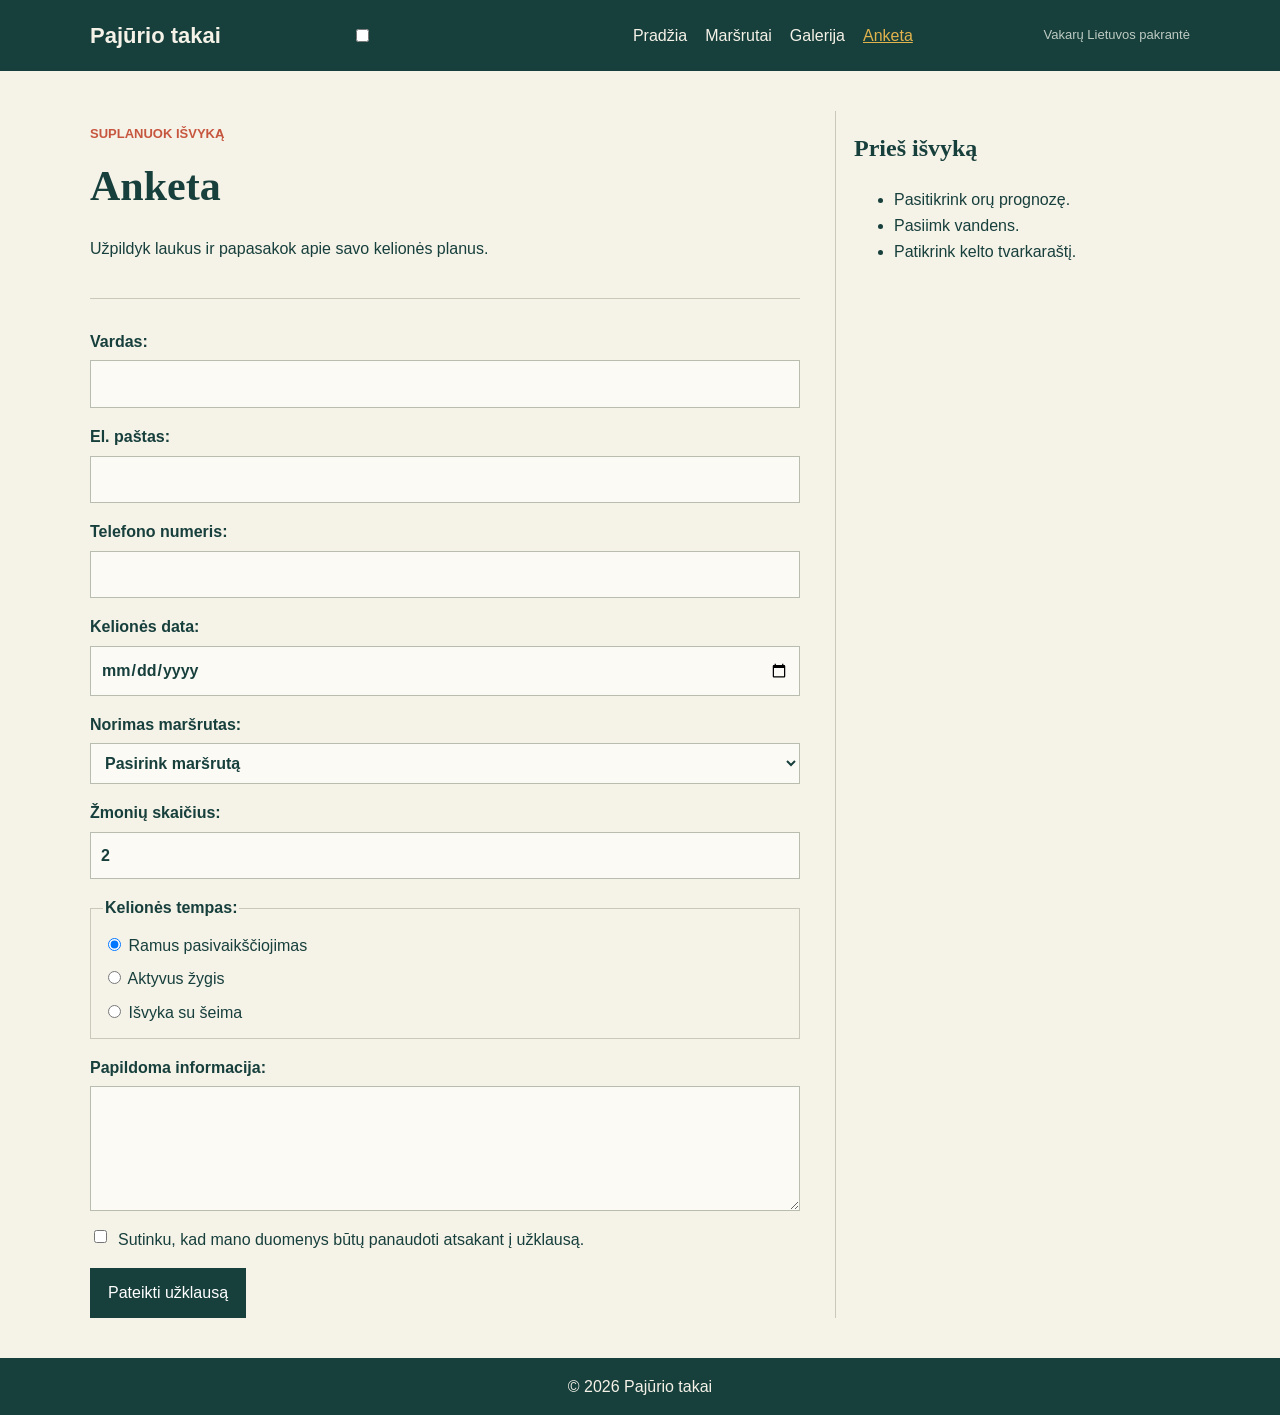
==== anketa.html @ c66976ba "keiitmai pakeiciau kintamuju pavadinimus, padariau burgeri, padariau linka i pirma nuotrauka" ====
<!doctype html>
<html lang="lt">
<head>
  <meta charset="utf-8">
  <meta name="viewport" content="width=device-width, initial-scale=1">
  <meta name="description" content="Pateik užklausą dėl išvykos į Lietuvos pajūrį.">
  <title>Pajūrio takai | Anketa</title>
  <link rel="stylesheet" href="styles.css">
</head>
<body>
  <div id="svetaine">
    <header class="svetaines-antraste">
      <div class="antrastes-turinys">
        <a class="svetaines-pavadinimas" href="pradzia.html">Pajūrio takai</a>

        <input class="meniu-varnele" id="meniu-varnele" type="checkbox" aria-label="Rodyti arba slėpti meniu" aria-controls="pagrindinis-meniu">
        <label class="meniu-mygtukas" for="meniu-varnele" aria-hidden="true">
          <span class="meniu-bruksnelis"></span>
          <span class="meniu-bruksnelis"></span>
          <span class="meniu-bruksnelis"></span>
        </label>

        <nav class="pagrindinis-meniu" id="pagrindinis-meniu" aria-label="Pagrindinis meniu">
          <a href="pradzia.html">Pradžia</a>
          <a href="marsrutai.html">Maršrutai</a>
          <a href="galerija.html">Galerija</a>
          <a href="anketa.html" aria-current="page">Anketa</a>
        </nav>

        <span class="antrastes-uzrasas">Vakarų Lietuvos pakrantė</span>
      </div>
    </header>

    <div class="puslapio-isdestymas">
      <main class="pagrindinis-turinys">
        <section class="puslapio-antraste">
          <p class="skyriaus-uzrasas">Suplanuok išvyką</p>
          <h1>Anketa</h1>
          <p>Užpildyk laukus ir papasakok apie savo kelionės planus.</p>
        </section>

        <form class="keliones-anketa" action="anketa.html" method="get">
          <label class="anketos-laukelis">
            Vardas:
            <input type="text" name="vardas" required>
          </label>

          <label class="anketos-laukelis">
            El. paštas:
            <input type="email" name="pastas" required>
          </label>

          <label class="anketos-laukelis">
            Telefono numeris:
            <input type="tel" name="telefonas">
          </label>

          <label class="anketos-laukelis">
            Kelionės data:
            <input type="date" name="data" required>
          </label>

          <label class="anketos-laukelis">
            Norimas maršrutas:
            <select name="marsrutas" required>
              <option value="" selected disabled>Pasirink maršrutą</option>
              <option>Klaipėdos molas</option>
              <option>Olando kepurė</option>
              <option>Juodkrantė ir Raganų kalnas</option>
              <option>Nida ir Parnidžio kopa</option>
              <option>Dar neapsisprendžiau</option>
            </select>
          </label>

          <label class="anketos-laukelis">
            Žmonių skaičius:
            <input type="number" name="zmones" min="1" max="20" value="2">
          </label>

          <fieldset class="pasirinkimu-grupe">
            <legend>Kelionės tempas:</legend>
            <label><input type="radio" name="tempas" value="ramus" checked> Ramus pasivaikščiojimas</label>
            <label><input type="radio" name="tempas" value="aktyvus"> Aktyvus žygis</label>
            <label><input type="radio" name="tempas" value="seima"> Išvyka su šeima</label>
          </fieldset>

          <label class="anketos-laukelis">
            Papildoma informacija:
            <textarea name="pastabos" rows="4"></textarea>
          </label>

          <label class="duomenu-sutikimas">
            <input type="checkbox" name="sutikimas" value="taip" required>
            Sutinku, kad mano duomenys būtų panaudoti atsakant į užklausą.
          </label>

          <button class="anketos-mygtukas" type="submit">Pateikti užklausą</button>
        </form>
      </main>

      <aside class="soninis-blokas">
        <h2>Prieš išvyką</h2>
        <ul>
          <li>Pasitikrink orų prognozę.</li>
          <li>Pasiimk vandens.</li>
          <li>Patikrink kelto tvarkaraštį.</li>
        </ul>
      </aside>
    </div>

    <footer class="puslapio-apacia">
      <p>© 2026 Pajūrio takai</p>
    </footer>
  </div>
</body>
</html>
---- styles.css ----
/* Visiems elementams leidžia lengviau skaičiuoti plotį ir aukštį kartu su kraštinėmis. */
* {
  box-sizing: border-box;
}

/* Nustato viso puslapio pagrindinį šriftą, teksto spalvą ir foną. */
body {
  margin: 0;
  background-color: #f5f2e8;
  color: #173f3c;
  font-family: Arial, sans-serif;
  line-height: 1.6;
}

/* Visoms nuorodoms nustato numatytą teksto spalvą. */
a {
  color: #28675e;
}

/* Paveikslėliai nerodomi platesni už jiems skirtą vietą ir nepalieka tarpo po savimi. */
img {
  display: block;
  max-width: 100%;
}

/* Viršutinė puslapio juosta: fonas, tekstas ir vidiniai tarpai. */
.svetaines-antraste {
  padding: 18px 0;
  background-color: #173f3c;
  color: #f5f2e8;
}

/* Sulygiuoja svetainės pavadinimą, meniu ir papildomą užrašą vienoje eilutėje. */
.antrastes-turinys {
  width: 90%;
  max-width: 1100px;
  margin: 0 auto;
  display: flex;
  align-items: center;
  justify-content: space-between;
  gap: 20px;
}

/* Svetainės pavadinimo nuorodos išvaizda. */
.svetaines-pavadinimas {
  color: #f5f2e8;
  font-size: 22px;
  font-weight: bold;
  text-decoration: none;
}

/* Meniu nuorodas išdėsto eilute ir palieka tarpus tarp jų. */
.pagrindinis-meniu {
  display: flex;
  flex-wrap: wrap;
  gap: 18px;
}

/* Pagrindinio meniu nuorodų spalva ir pabraukimo išjungimas. */
.pagrindinis-meniu a {
  color: #f5f2e8;
  text-decoration: none;
}

/* Aktyvus meniu puslapis arba nuoroda po pele paryškinama geltona spalva. */
.pagrindinis-meniu a:hover,
.pagrindinis-meniu a[aria-current="page"] {
  color: #e1b34d;
  text-decoration: underline;
}

/* Mažas užrašas antraštėje rodomas prislopinta spalva. */
.antrastes-uzrasas {
  color: #bdcbc2;
  font-size: 13px;
}

/* Pagrindinė turinio sritis: du stulpeliai, pagrindinis platesnis už šoninį. */
.puslapio-isdestymas {
  width: 90%;
  max-width: 1100px;
  margin: 40px auto;
  display: grid;
  grid-template-columns: 2fr 1fr;
  gap: 35px;
}

/* Leidžia pagrindiniam turiniui susiaurėti neišplečiant viso puslapio. */
.pagrindinis-turinys {
  min-width: 0;
}

/* Pagrindinėms antraštėms naudojamas serifinis šriftas. */
h1,
h2 {
  font-family: Georgia, "Times New Roman", serif;
}

/* Puslapio pagrindinės antraštės dydis ir apatinis tarpas. */
h1 {
  margin: 0 0 12px;
  font-size: 42px;
}

/* Antro lygio antraštei panaikinamas viršutinis tarpas. */
h2 {
  margin-top: 0;
}

/* Puslapio pavadinimo sričiai pridedamas apatinis tarpas ir skiriamoji linija. */
.puslapio-antraste {
  margin-bottom: 30px;
  padding-bottom: 20px;
  border-bottom: 1px solid #c9c8b9;
}

/* Mažas skyriaus užrašas paryškinamas, nuspalvinamas raudonai ir rašomas didžiosiomis raidėmis. */
.skyriaus-uzrasas {
  margin-bottom: 8px;
  color: #c7563e;
  font-size: 13px;
  font-weight: bold;
  text-transform: uppercase;
}

/* Pradžios puslapio pagrindinė dalis padalijama į du sulygiuotus stulpelius. */
.pradzios-blokas {
  display: grid;
  grid-template-columns: 1fr 1fr;
  align-items: center;
  gap: 24px;
}

/* Paveikslėlio aprašo blokas nepalieka numatyto išorinio tarpo. */
.pagrindine-nuotrauka {
  margin: 0;
}

/* Pagrindinis paveikslėlis užpildo nustatytą plotą jo neiškraipydamas. */
.pagrindine-nuotrauka img {
  width: 100%;
  height: 280px;
  object-fit: cover;
}

/* Paveikslėlio aprašas rodomas mažesniu, prislopintos spalvos tekstu. */
.pagrindine-nuotrauka figcaption {
  margin-top: 6px;
  color: #687773;
  font-size: 13px;
}

/* Tekstinė nuoroda pateikiama vienoje eilutėje, pastorinta ir su viršutiniu tarpu. */
.teksto-nuoroda {
  display: inline-block;
  margin-top: 10px;
  font-weight: bold;
}

/* Pradžios aprašymas ir maršrutų patarimai atskiriami viršutiniu krašteliu. */
.ivadas,
.marsrutu-patarimai {
  margin-top: 35px;
  padding-top: 22px;
  border-top: 1px solid #c9c8b9;
}

/* Pradžios puslapio kortelės išdėstomos trijuose vienoduose stulpeliuose. */
.skiltys-tinklelis {
  margin-top: 30px;
  display: grid;
  grid-template-columns: repeat(3, 1fr);
  gap: 12px;
}

/* Kortelėms suteikiamas vidinis tarpas, fonas ir paslepiamas nuorodos pabraukimas. */
.skilties-kortele {
  padding: 18px;
  background-color: #d5ddd4;
  text-decoration: none;
}

/* Užvedus pelę ant kortelės, pasikeičia jos fono spalva. */
.skilties-kortele:hover {
  background-color: #e30f0f;
}

/* Kortelės antraštė rodoma mažesniu šriftu. */
.skilties-kortele h2 {
  font-size: 22px;
}

/* Kortelės aprašui panaikinamas apatinis tarpas. */
.skilties-kortele p {
  margin-bottom: 0;
}

/* Šoniniam informacijos blokui suteikiamas vidinis tarpas ir kairysis skirtukas. */
.soninis-blokas {
  padding: 18px;
  border-left: 1px solid #c9c8b9;
}

/* Šoninio bloko nuoroda paveldi aplinkinio teksto spalvą. */
.soninis-blokas a {
  color: inherit;
}

/* Lentelės skyriui pridedamas viršutinis tarpas. */
.lenteles-skyrius {
  margin-top: 30px;
}

/* Jei lentelė per plati, leidžia ją slinkti į šoną. */
.lenteles-slinkimas {
  overflow-x: auto;
}

/* Lentelė užima visą jai skirtą plotį, o gretimų langelių kraštinės sujungiamos. */
table {
  width: 100%;
  border-collapse: collapse;
  text-align: left;
}

/* Lentelės langeliams nustatomi vidiniai tarpai ir apatinė skiriamoji linija. */
th,
td {
  padding: 10px;
  border-bottom: 1px solid #c9c8b9;
}

/* Užvedus pelę ant maršruto eilutės, pasikeičia jos fonas. */
tbody tr:hover {
  background-color: #f15d07;
}

/* Lentelės stulpelių antraštei nustatomas tamsus fonas ir šviesus tekstas. */
thead {
  background-color: #173f3c;
  color: #f5f2e8;
}

/* Galerijos nuotraukos išdėstomos dviem stulpeliais. */
.galerijos-tinklelis {
  display: grid;
  grid-template-columns: repeat(2, 1fr);
  gap: 18px;
}

/* Galerijos paveikslėlių blokai neturi numatyto išorinio tarpo. */
.galerijos-nuotrauka {
  margin: 0;
}

/* Galerijos nuotraukoms nustatomas vienodas dydis, apkarpymas ir apvalūs kampai. */
.galerijos-nuotrauka img {
  width: 100%;
  height: 200px;
  object-fit: cover;
  border-radius: 50px;
}

/* Aprašui pridedamas tarpas viršuje. */
.galerijos-nuotrauka figcaption {
  padding-top: 6px;
}

/* Anketos laukai išdėstomi vertikaliai su vienodais tarpais. */
.keliones-anketa {
  display: grid;
  gap: 16px;
}

/* Kiekvieno anketos lauko pavadinimas ir įvedimo vieta išdėstomi stulpeliu. */
.anketos-laukelis {
  display: grid;
  gap: 6px;
  font-weight: bold;
}

/* Anketos įvedimo laukus, pasirinkimų sąrašą ir teksto lauką suvienodina. */
.anketos-laukelis input,
.anketos-laukelis select,
.anketos-laukelis textarea {
  width: 100%;
  padding: 10px;
  border: 1px solid #b9bdb0;
  background-color: #fbfaf5;
  color: #173f3c;
  font: inherit;
}

/* Pasirinkimų grupei pridedamas rėmelis, tarpai ir stulpelinis išdėstymas. */
.pasirinkimu-grupe {
  margin: 0;
  padding: 12px;
  border: 1px solid #c9c8b9;
  display: grid;
  gap: 8px;
}

/* Pasirinkimų grupės pavadinimas pastorinamas. */
.pasirinkimu-grupe legend {
  font-weight: bold;
}

/* Sutikimo varnelės tekstas išlygiuojamas šalia varnelės. */
.duomenu-sutikimas {
  display: flex;
  align-items: flex-start;
  gap: 8px;
}

/* Anketos pateikimo mygtuko dydis, spalvos ir pelės žymeklis. */
.anketos-mygtukas {
  width: fit-content;
  padding: 12px 18px;
  border: 0;
  background-color: #c7563e;
  color: white;
  font: inherit;
  cursor: pointer;
}

/* Visiems mygtukams nustatomas tamsus fonas; !important leidžia šiai spalvai laimėti prieš įprastą CSS taisyklę. */
button {
  background-color: #173f3c !important;
}

/* Puslapio apačia: tamsus fonas, šviesus tekstas ir centravimas. */
.puslapio-apacia {
  padding: 16px;
  background-color: #173f3c;
  color: #f5f2e8;
  text-align: center;
}

/* Puslapio apačios pastraipa neturi numatyto išorinio tarpo. */
.puslapio-apacia p {
  margin: 0;
}

/* Ekranuose iki 850 pikselių pritaikomas siauresnis puslapio išdėstymas. */
@media (max-width: 850px) {
  /* Antraštės turinys gali persikelti į kitą eilutę; meniu langelis remiasi į ją. */
  .antrastes-turinys {
    flex-wrap: wrap;
    position: relative;
  }

  /* Burgerio mygtuko dydis, žalia kraštinė ir brūkšnelių sulygiavimas. */
  .meniu-mygtukas {
    width: 40px;
    height: 40px;
    border: 5px solid #1ad35a;
    border-radius: 25px;
    /* Mygtuko vidų išdėsto centruota gardelė. */
    display: grid;
    place-items: center;
    cursor: pointer;
    /* Nustato tarpus tarp brūkšnelių ir pastumia mygtuką į dešinę. */
    gap: 4px;
    align-content: center;
    margin-left: auto;
  }

  /* Vienas burgerio brūkšnelis: plotis, storis ir spalva. */
  .meniu-bruksnelis {
    display: block;
    width: 20px;
    height: 2px;
    background-color: #1ad35a;
  }

  /* Išskleidžiamas meniu padedamas žemiau mygtuko, o nuorodos sudedamos stulpeliu. */
  .pagrindinis-meniu {
    position: absolute;
    top: 55px;
    right: 0;
    z-index: 2;
    width: 220px;
    padding: 8px;
    border-radius: 12px;
    background-color: #173f3c;
    flex-direction: column;
    gap: 4px;
  }

  /* Jei varnelė nepažymėta, meniu paslepiamas. */
  .meniu-varnele:not(:checked)~.pagrindinis-meniu {
    display: none;
  }

  /* Atidarius meniu pasikeičia burgerio mygtuko fonas ir kraštinė. */
  .meniu-varnele:checked+.meniu-mygtukas {
    background-color: #cb1a20;
    border-color: #cb1a20;
  }

  /* Atidarius meniu pasikeičia jo burgerio brūkšnelių spalva. */
  .meniu-varnele:checked+.meniu-mygtukas .meniu-bruksnelis {
    background-color: #e28409;
  }

  /* Paslepia patį varnelės langelį, bet palieka jį veikti paspaudus etiketę. */
  .meniu-varnele {
    position: absolute;
    width: 1px;
    height: 1px;
    opacity: 0;
  }


  /* Meniu nuorodoms mažuose ekranuose pridedami didesni paspaudimo plotai. */
  .pagrindinis-meniu a {
    padding: 10px 12px;
    border-radius: 7px;
    font-size: 16px;
  }

  /* Aktyvi arba pele pažymėta meniu nuoroda gauna šviesesnį foną. */
  .pagrindinis-meniu a:hover,
  .pagrindinis-meniu a[aria-current="page"] {
    background-color: #24534d;
    text-decoration: none;
  }

  /* Papildomas užrašas antraštėje persikelia į atskirą eilutę. */
  .antrastes-uzrasas {
    flex: 1 0 100%;
  }

  /* Šoninė informacija perkeliama po pagrindiniu turiniu. */
  .puslapio-isdestymas {
    grid-template-columns: 1fr;
  }

  /* Pradžios puslapio dalys, kortelės ir galerija mažuose ekranuose rodomos vienu stulpeliu. */
  .pradzios-blokas,
  .skiltys-tinklelis,
  .galerijos-tinklelis {
    grid-template-columns: 1fr;
  }

  /* Šoninis blokas atskiriamas viršutine linija, o kairioji linija panaikinama. */
  .soninis-blokas {
    border-top: 1px solid #c9c8b9;
    border-left: 0;
  }
}
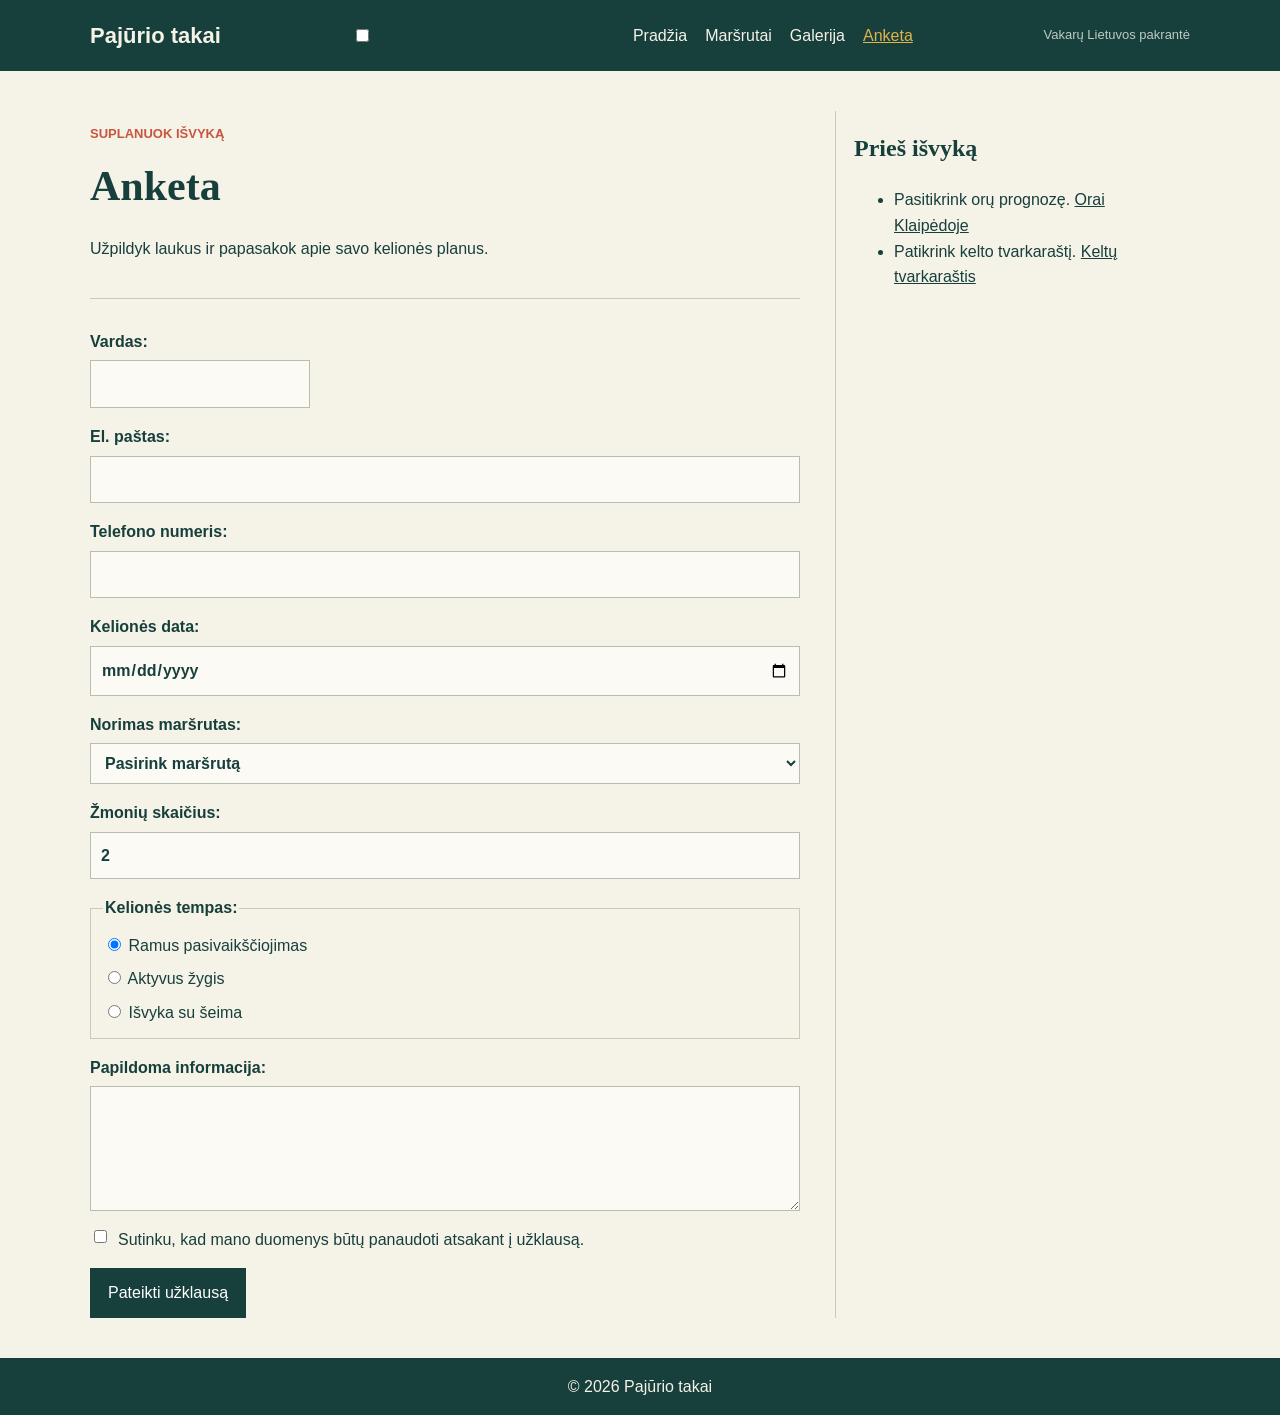
==== commit 05368e92: "baigiau projekta pridejau filtru" ====
--- a/anketa.html
+++ b/anketa.html
@@ -40,7 +40,7 @@
         </section>
 
         <form class="keliones-anketa" action="anketa.html" method="get">
-          <label class="anketos-laukelis">
+          <label class="anketos-laukelis vardas">
             Vardas:
             <input type="text" name="vardas" required>
           </label>
@@ -64,10 +64,12 @@
             Norimas maršrutas:
             <select name="marsrutas" required>
               <option value="" selected disabled>Pasirink maršrutą</option>
-              <option>Klaipėdos molas</option>
-              <option>Olando kepurė</option>
-              <option>Juodkrantė ir Raganų kalnas</option>
-              <option>Nida ir Parnidžio kopa</option>
+              <option>Klaipėdos molas – Melnragės paplūdimys</option>
+              <option>Olando kepurė – Girulių paplūdimys</option>
+              <option>Smiltynė – Juodkrantė</option>
+              <option>Juodkrantės prieplauka – Raganų kalnas</option>
+              <option>Tomo Mano kultūros centras – Parnidžio kopa</option>
+              <option>Nidos centras – Parnidžio pažintinis takas</option>
               <option>Dar neapsisprendžiau</option>
             </select>
           </label>
@@ -101,9 +103,20 @@
       <aside class="soninis-blokas">
         <h2>Prieš išvyką</h2>
         <ul>
-          <li>Pasitikrink orų prognozę.</li>
-          <li>Pasiimk vandens.</li>
-          <li>Patikrink kelto tvarkaraštį.</li>
+          <li>Pasitikrink orų prognozę.
+            <a
+              href="https://www.meteo.lt/prognozes/lietuvos-miestai/?area=klaipeda"
+              target="_blank" rel="noopener noreferrer">Orai Klaipėdoje
+            </a>
+          </li>
+
+          <li>Patikrink kelto tvarkaraštį.
+            <a
+              href="https://www.keltas.lt/lt/keltu-tvarkarastis"
+              target="_blank" rel="noopener noreferrer">Keltų tvarkaraštis
+            </a>
+          </li>
+          
         </ul>
       </aside>
     </div>
--- a/styles.css
+++ b/styles.css
@@ -277,6 +277,12 @@
   display: grid;
   gap: 6px;
   font-weight: bold;
+}
+
+/*Sumazina vardo laukeli */
+.anketos-laukelis.vardas input {
+  width: 220px;
+  max-width: 100%;
 }
 
 /* Anketos įvedimo laukus, pasirinkimų sąrašą ir teksto lauką suvienodina. */
@@ -448,4 +454,36 @@
     border-top: 1px solid #c9c8b9;
     border-left: 0;
   }
+}
+/* Marsrutu rusiavimo filtro stilius*/
+.lenteles-skyrius:has(input[value="lengvi"]:checked) tbody tr:not(.lengvas) {
+  display: none;
+}
+.lenteles-skyrius:has(input[value="vidutiniai"]:checked) tbody tr:not(.vidutinis) {
+  display: none;
+}
+.lenteles-skyrius:has(input[value="sunkus"]:checked) tbody tr:not(.sunkus) {
+  display: none;
+}
+/* cia galerijos filtras */
+.galerijos-tinklelis:has(input[value="lengvi"]:checked) figure:not(.lengvas) {
+  display: none;
+}
+.galerijos-tinklelis:has(input[value="vidutiniai"]:checked) figure:not(.vidutinis) {
+  display: none;
+}
+.galerijos-tinklelis:has(input[value="sunkus"]:checked) figure:not(.sunkus) {
+  display: none;
+}
+/* Cia marsrutu filtras */
+.rekomendacija {
+  display: none;
+}
+
+.soninis-blokas:has(#laikas option[value="30min"]:checked) .rekomendacija[data-laikas="30min"],
+.soninis-blokas:has(#laikas option[value="1h"]:checked) .rekomendacija[data-laikas="1h"],
+.soninis-blokas:has(#laikas option[value="2h"]:checked) .rekomendacija[data-laikas="2h"],
+.soninis-blokas:has(#laikas option[value="3h"]:checked) .rekomendacija[data-laikas="3h"],
+.soninis-blokas:has(#laikas option[value="4h"]:checked) .rekomendacija[data-laikas="4h"] {
+  display: block;
 }
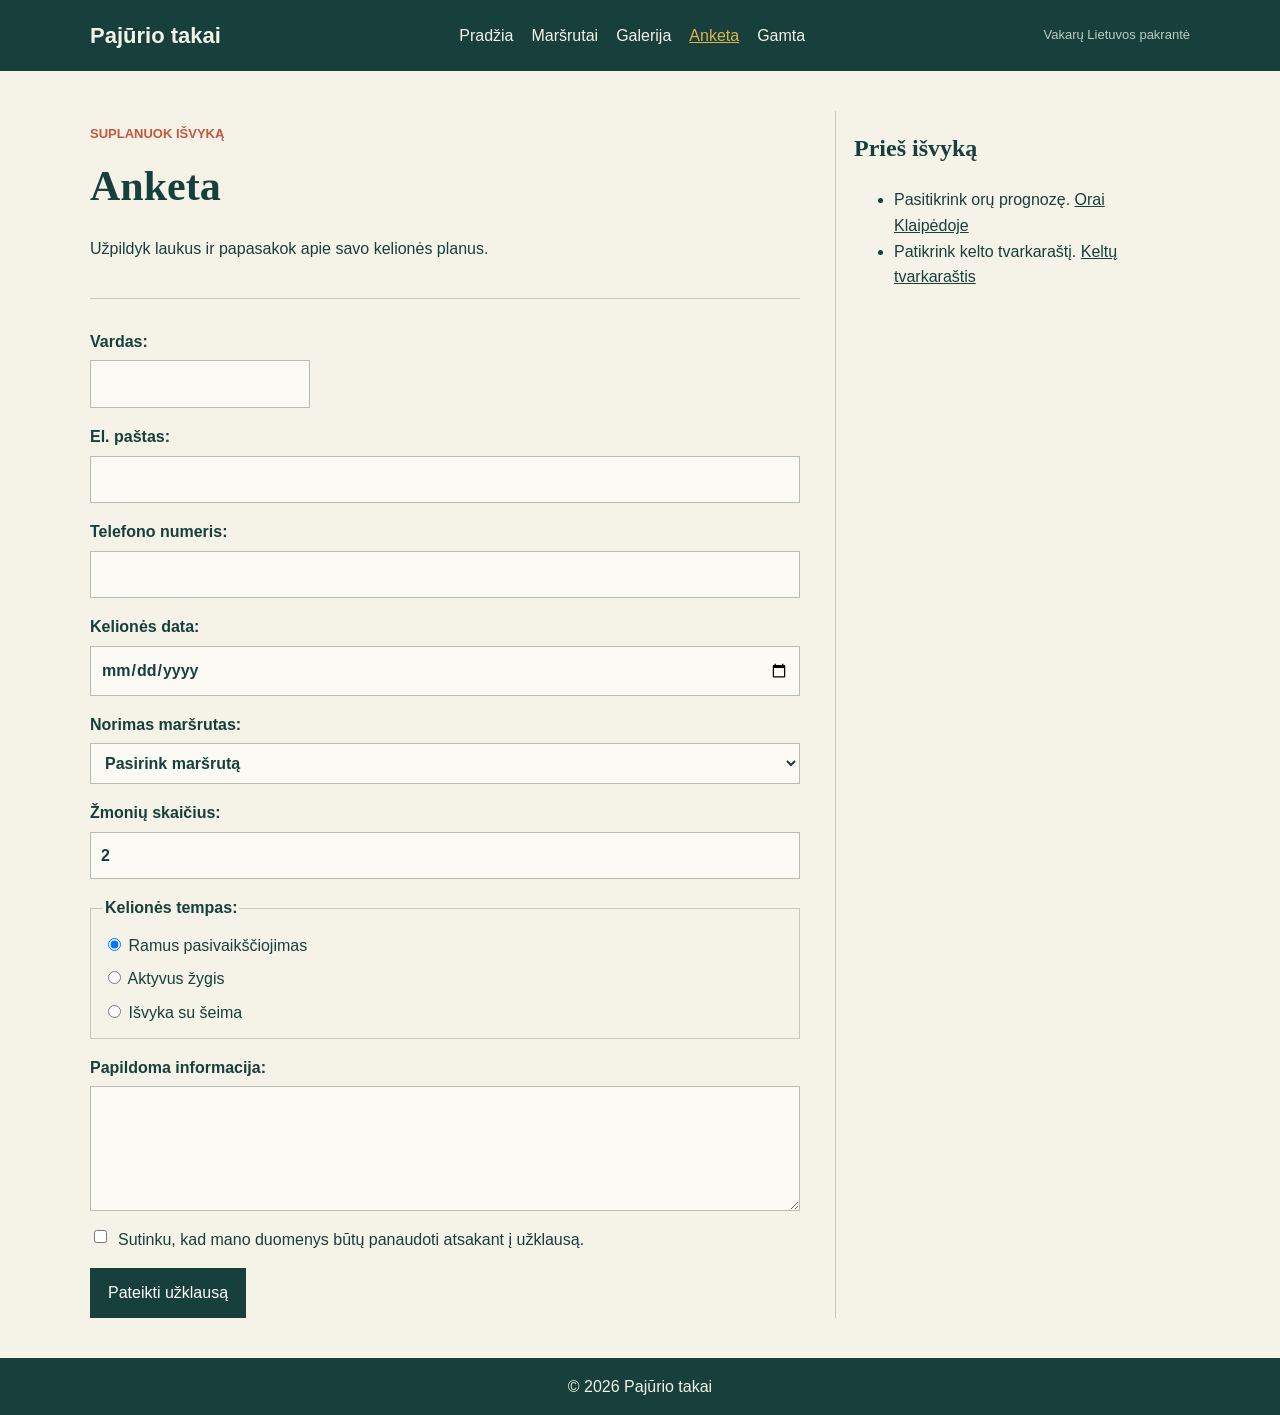
==== commit 5fd76f9b: "pridejau gamta puslapi" ====
--- a/anketa.html
+++ b/anketa.html
@@ -11,7 +11,7 @@
   <div id="svetaine">
     <header class="svetaines-antraste">
       <div class="antrastes-turinys">
-        <a class="svetaines-pavadinimas" href="pradzia.html">Pajūrio takai</a>
+        <a class="svetaines-pavadinimas" href="index.html">Pajūrio takai</a>
 
         <input class="meniu-varnele" id="meniu-varnele" type="checkbox" aria-label="Rodyti arba slėpti meniu" aria-controls="pagrindinis-meniu">
         <label class="meniu-mygtukas" for="meniu-varnele" aria-hidden="true">
@@ -21,10 +21,11 @@
         </label>
 
         <nav class="pagrindinis-meniu" id="pagrindinis-meniu" aria-label="Pagrindinis meniu">
-          <a href="pradzia.html">Pradžia</a>
+          <a href="index.html">Pradžia</a>
           <a href="marsrutai.html">Maršrutai</a>
           <a href="galerija.html">Galerija</a>
           <a href="anketa.html" aria-current="page">Anketa</a>
+          <a href="gamta.html">Gamta</a>
         </nav>
 
         <span class="antrastes-uzrasas">Vakarų Lietuvos pakrantė</span>
--- a/styles.css
+++ b/styles.css
@@ -49,6 +49,12 @@
   text-decoration: none;
 }
 
+/* Meniu valdikliai rodomi tik mažuose ekranuose. */
+.meniu-varnele,
+.meniu-mygtukas {
+  display: none;
+}
+
 /* Meniu nuorodas išdėsto eilute ir palieka tarpus tarp jų. */
 .pagrindinis-meniu {
   display: flex;
@@ -245,25 +251,67 @@
 .galerijos-tinklelis {
   display: grid;
   grid-template-columns: repeat(2, 1fr);
-  gap: 18px;
+  gap: 20px;
+}
+
+/* Filtras užima visą galerijos plotį, o pasirinkimai išdėstomi greta. */
+.galerijos-filtras {
+  grid-column: 1 / -1;
+  margin: 0;
+  padding: 10px 14px 12px;
+  border: 1px solid #c9c8b9;
+  border-radius: 12px;
+  background-color: #fbfaf5;
+  display: flex;
+  flex-wrap: wrap;
+  align-items: center;
+  gap: 8px 16px;
+}
+
+.galerijos-filtras label {
+  white-space: nowrap;
+}
+
+.galerijos-filtras input {
+  accent-color: #c7563e;
 }
 
 /* Galerijos paveikslėlių blokai neturi numatyto išorinio tarpo. */
 .galerijos-nuotrauka {
   margin: 0;
+  overflow: hidden;
+  border: 1px solid #dedbce;
+  border-radius: 14px;
+  background-color: #fbfaf5;
+  transition: box-shadow 180ms ease, transform 180ms ease;
+}
+
+.galerijos-nuotrauka:hover {
+  transform: translateY(-3px);
+  box-shadow: 0 8px 20px rgb(23 63 60 / 12%);
+}
+
+.galerijos-nuotrauka a {
+  display: block;
 }
 
 /* Galerijos nuotraukoms nustatomas vienodas dydis, apkarpymas ir apvalūs kampai. */
 .galerijos-nuotrauka img {
   width: 100%;
-  height: 200px;
+  height: 220px;
   object-fit: cover;
-  border-radius: 50px;
-}
-
-/* Aprašui pridedamas tarpas viršuje. */
+}
+
+/* Nuotraukos pavadinimas ir maršrutas tvarkingai atskiriami nuo vaizdo. */
 .galerijos-nuotrauka figcaption {
-  padding-top: 6px;
+  padding: 12px 16px 0;
+  font-weight: bold;
+}
+
+.galerijos-nuotrauka p {
+  margin: 4px 16px 16px;
+  color: #687773;
+  font-size: 14px;
 }
 
 /* Anketos laukai išdėstomi vertikaliai su vienodais tarpais. */
@@ -415,6 +463,7 @@
     width: 1px;
     height: 1px;
     opacity: 0;
+    display: block;
   }
 
 
@@ -486,4 +535,216 @@
 .soninis-blokas:has(#laikas option[value="3h"]:checked) .rekomendacija[data-laikas="3h"],
 .soninis-blokas:has(#laikas option[value="4h"]:checked) .rekomendacija[data-laikas="4h"] {
   display: block;
+}
+
+.bangos-animacija {
+  position: relative;
+  height: 160px;
+  margin-top: 24px;
+  overflow: hidden;
+  border-radius: 14px;
+  background:
+    radial-gradient(circle at 82% 24%, #f0ca76 0 17px, transparent 18px),
+    linear-gradient(to bottom, #dcefed 0 38%, #57aeb2 38%, #287f86 100%);
+}
+
+.bangos-animacija::before,
+.bangos-animacija::after {
+  content: "";
+  position: absolute;
+  left: -10%;
+  width: 120%;
+  height: 65%;
+  border-radius: 50% 50% 0 0 / 22% 22% 0 0;
+}
+
+.bangos-animacija::before {
+  top: 43%;
+  background: #6cbfc0;
+  animation: bangos-slenka 8s ease-in-out infinite alternate;
+}
+
+.bangos-animacija::after {
+  top: 53%;
+  background: rgb(220 250 245 / 28%);
+  animation: bangos-slenka 6s ease-in-out infinite alternate-reverse;
+}
+
+@keyframes bangos-slenka {
+  from {
+    transform: translate(-8%, 8px) rotate(-4deg) scaleY(0.8);
+  }
+
+  to {
+    transform: translate(8%, -8px) rotate(4deg) scaleY(1.2);
+  }
+}
+
+@media (prefers-reduced-motion: reduce) {
+  .bangos-animacija::before,
+  .bangos-animacija::after {
+    animation: none;
+  }
+}
+
+/* Gamta puslapio turinio blokas */
+.gamta-turinys { 
+  margin-top: 20px;
+  padding: 20px;
+  border: 1px solid #c9c8b9;
+  border-radius: 14px;
+  background-color: #fbfaf5;
+}
+
+.gamta-turinys h2 {
+  margin-bottom: 8px;
+}
+
+.gamta-turinys ul {
+  padding-left: 0;
+  list-style: none;
+  display: grid;
+  gap: 10px;
+}
+
+.gamta-turinys li {
+  padding: 10px 12px;
+  border-left: 3px solid #0ae9ed;
+  background-color: #f5f2e8;
+}
+
+/* Augalų kortelių tinklelis: trys vienodi stulpeliai su tarpu tarp jų. */
+.augalu-korteles {
+  display: grid;
+  grid-template-columns: repeat(3, minmax(0, 1fr));
+  gap: 16px;
+}
+
+.augalo-kortele {
+  position: relative;
+  min-width: 0;
+  height: 240px;
+  margin: 0;
+  overflow: hidden;
+  border-radius: 12px;
+}
+
+.augalo-kortele img {
+  width: 100%;
+  height: 100%;
+  object-fit: cover;
+}
+
+.augalo-kortele figcaption {
+  position: absolute;
+  inset: auto 0 0;
+  padding: 16px;
+  background: rgb(23 63 60 / 90%);
+  color: #fff;
+  opacity: 0;
+  transform: translateY(12px);
+  transition: opacity 200ms ease, transform 200ms ease;
+}
+
+.augalo-kortele:hover figcaption,
+.augalo-kortele:focus figcaption {
+  opacity: 1;
+  transform: translateY(0);
+}
+
+.augalo-kortele figcaption p {
+  margin: 6px 0 0;
+}
+
+/* Cia telefono ekrane rodomos augalu info iskart. */
+@media (max-width: 600px) {
+  .augalu-korteles {
+    grid-template-columns: 1fr;
+  }
+
+  .augalo-kortele {
+    height: auto;
+  }
+
+  .augalo-kortele img {
+    height: 220px;
+  }
+
+  .augalo-kortele figcaption {
+    position: static;
+    padding: 14px;
+    opacity: 1;
+    transform: none;
+  }
+}
+
+/* Cia gyvunu korteles tinklelis: trys vienodi stulpeliai su tarpu tarp jų. */
+.gyvunu-korteles {
+  display: grid;
+  grid-template-columns: repeat(3, minmax(0, 1fr));
+  gap: 16px;
+}
+
+.gyvuno-kortele {
+  position: relative;
+  min-width: 0;
+  height: 240px;
+  margin: 0;
+  overflow: hidden;
+  border-radius: 12px;
+}
+
+.gyvuno-kortele img {
+  width: 100%;
+  height: 100%;
+  object-fit: cover;
+}
+
+.gyvuno-kortele figcaption {
+  position: absolute;
+  inset: auto 0 0;
+  padding: 16px;
+  background: rgb(23 63 60 / 90%);
+  color: #fff;
+  opacity: 0;
+  transform: translateY(12px);
+  transition: opacity 200ms ease, transform 200ms ease;
+}
+
+.gyvuno-kortele:hover figcaption,
+.gyvuno-kortele:focus figcaption {
+  opacity: 1;
+  transform: translateY(0);
+}
+
+.gyvuno-kortele figcaption p {
+  margin: 6px 0 0;
+}
+
+/* Cia telefono ekrane rodomos gyvunu info iskart. */
+@media (max-width: 600px) {
+  .gyvunu-korteles {
+    grid-template-columns: 1fr;
+  }
+
+  .gyvuno-kortele {
+    height: auto;
+  }
+
+  .gyvuno-kortele img {
+    height: 220px;
+  }
+
+  .gyvuno-kortele figcaption {
+    position: static;
+    padding: 14px;
+    opacity: 1;
+    transform: none;
+  }
+}
+
+.mazas-mygtukas {
+  padding: 8px 12px;
+  font-size: 14px;
+  color: white;
 }
